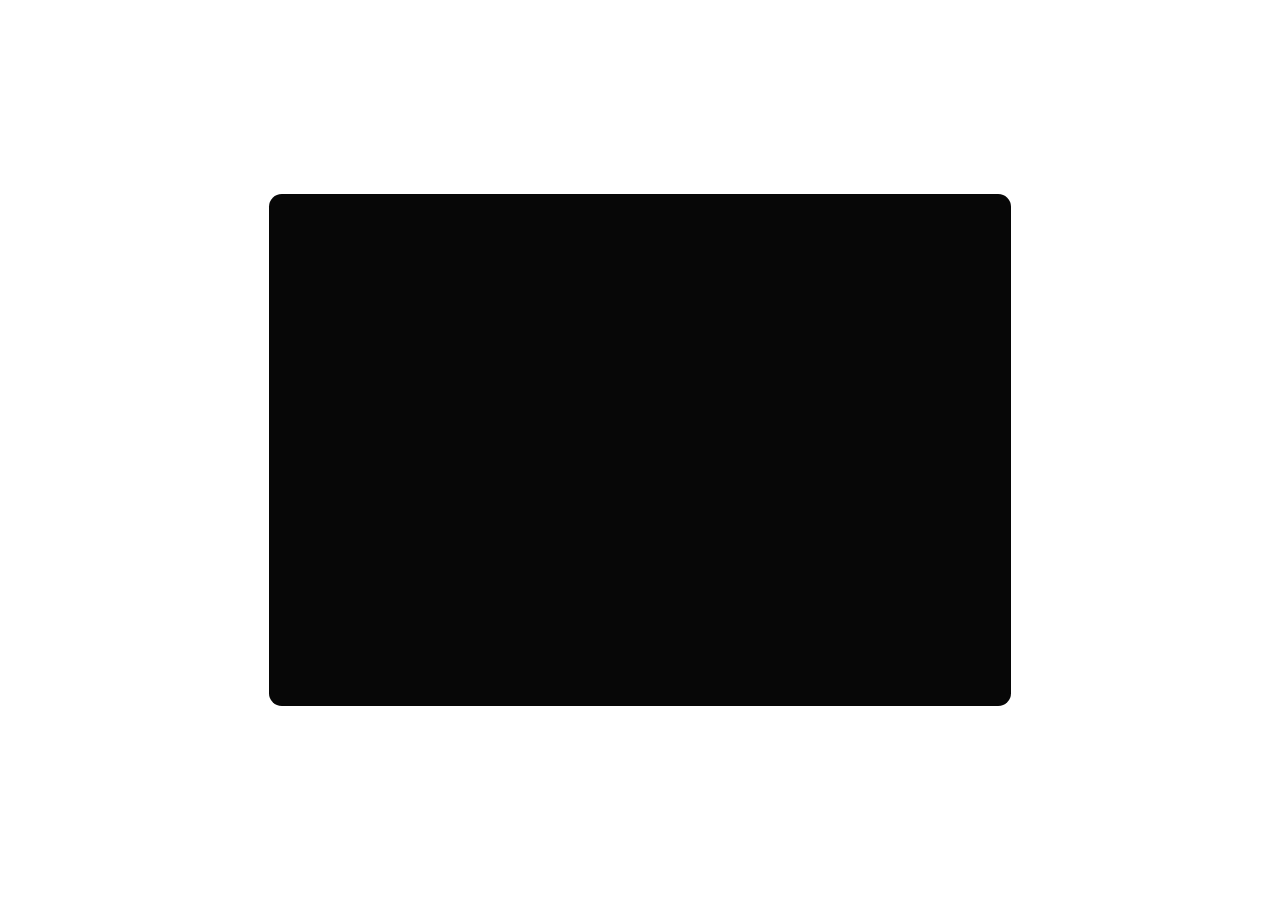
==== index.html @ 577428a7 "first commit" ====
<html>

<head>
    <link rel="stylesheet" href="style.css">
    <script src="https://code.jquery.com/jquery-3.5.0.min.js" integrity="sha256-xNzN2a4ltkB44Mc/Jz3pT4iU1cmeR0FkXs4pru/JxaQ=" crossorigin="anonymous"> </script>
</head>

<body>

    <main>
        
    </main>

    <script type="module" src="https://unpkg.com/ionicons@5.5.2/dist/ionicons/ionicons.esm.js"></script>
    <script nomodule src="https://unpkg.com/ionicons@5.5.2/dist/ionicons/ionicons.js"></script>
    <script src="./script.js"></script>
</body>

</html>
---- style.css ----
@import url('https://fonts.googleapis.com/css2?family=Montserrat:wght@500&display=swap');
@import url('https://fonts.googleapis.com/css2?family=Poppins:wght@400;700&display=swap');

:root {
    --maincolor: #2D49FF;
    --secondarycolor: #edf1fa;
    --hovercolor: #001e52;
    --bordercolor: #c9dcf8;
    --pressedcolor: #0b3157;
    --focuscolor: #355f8c;
    --filtercolor: #0084ff3a;
    --brilhocolor: #004cff12;
}

* {
    border: none;
    box-shadow: none;
    box-sizing: border-box;
    font-family: 'Montserrat';
    font-style: normal;
    margin: 0;
    text-decoration: none;
    list-style: none;
    transition: all 1s cubic-bezier(0, 0.42, 0.74, 0.4);
    outline: 0;
    border: 0;
    user-select: none
}

* {
    border: 0;
    outline: 0;
    box-shadow: none;
    text-decoration: none;
}

::-webkit-scrollbar {
    background-color: #13131368;
    width: 0.4vw;
}

::-webkit-scrollbar-track {
    border-radius: 0;
}

::-webkit-scrollbar-corner {
    background: none;
}

::-webkit-scrollbar-thumb {
    border-radius: 4vh;
    position: absolute;
    width: 4vw;
    height: 4vw;
    background-color: var(--maincolor);
}

html,
body {
    overflow: hidden;
}

body {
    display: grid;
    place-content: center;
    /* transition: all 1s cubic-bezier(0, 0.42, 0.74, 0.4); */
}

main {
    background-color: #070707;
    border-radius: 1vw;
    display: flex;
    flex-wrap: wrap;
    height: 40vw;
    width: 58vw;
}
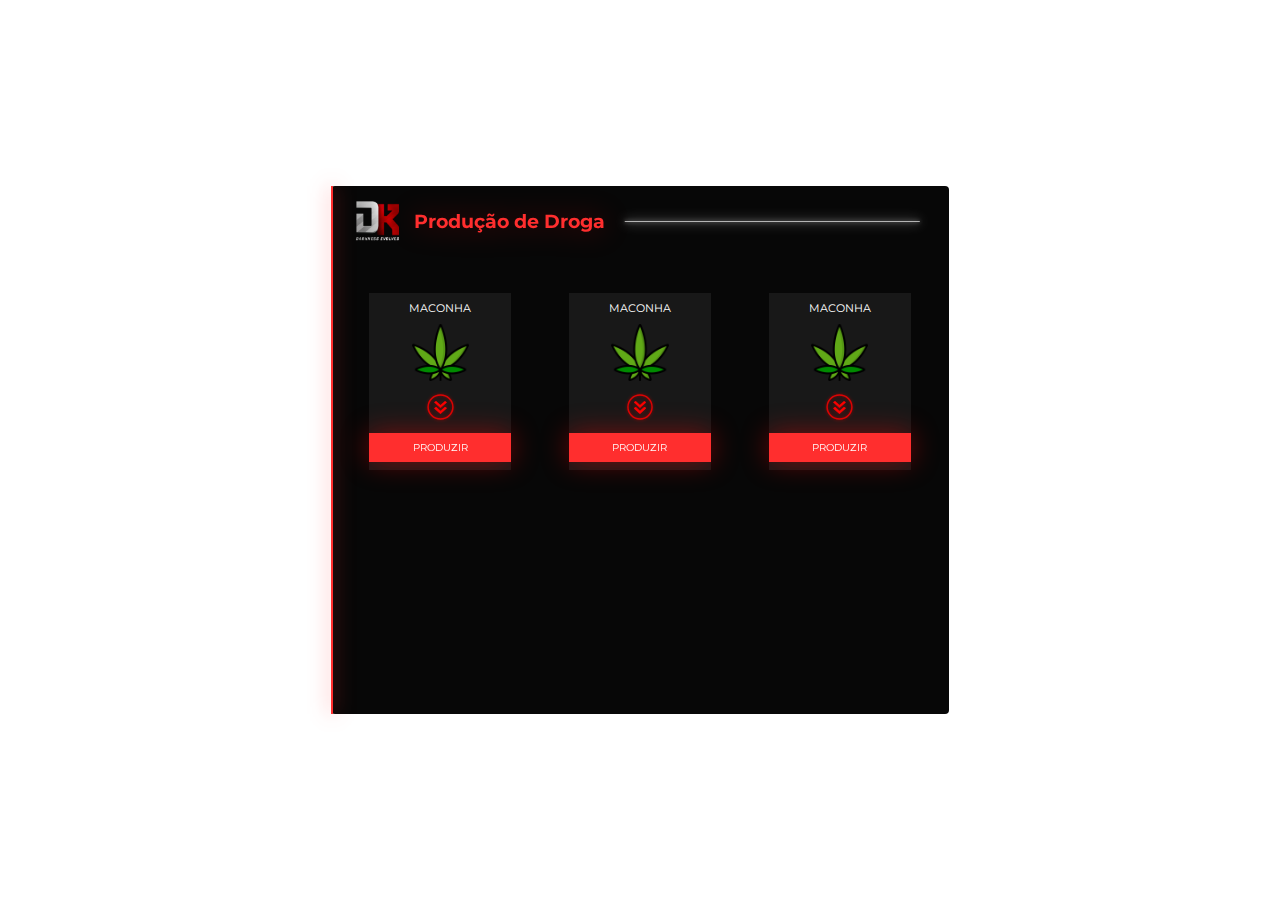
==== commit 21569b46: "commit" ====
--- a/index.html
+++ b/index.html
@@ -8,11 +8,94 @@
 <body>
 
     <main>
-        
+        <div class="title">
+            <img 
+                src="./components/imgs/DarknessEvolved.png" 
+            />
+            <h1>
+                Produção de Droga
+            </h1>
+            <svg xmlns="http://www.w3.org/2000/svg" xmlns:xlink="http://www.w3.org/1999/xlink" width="479" height="19"
+                viewBox="0 0 479 19">
+                <defs>
+                    <filter id="Retângulo_2" x="0" y="0" width="479" height="19" filterUnits="userSpaceOnUse">
+                        <feOffset input="SourceAlpha" />
+                        <feGaussianBlur stdDeviation="3" result="blur" />
+                        <feFlood flood-color="#fff" />
+                        <feComposite operator="in" in2="blur" />
+                        <feComposite in="SourceGraphic" />
+                    </filter>
+                </defs>
+                <g transform="matrix(1, 0, 0, 1, 0, 0)" filter="url(#Retângulo_2)">
+                    <rect id="Retângulo_2-2" data-name="Retângulo 2" width="461" height="1" transform="translate(9 9)"
+                        fill="#fff" />
+                </g>
+            </svg>
+        </div>
+
+        <div class="main-elements">
+            <section>
+                <div class="square">
+                    <p>
+                        MACONHA
+                    </p>
+    
+                    <img 
+                        src="./components/imgs/maconha.svg" 
+                    />
+                    
+                    <img 
+                        src="./components/imgs/seta.svg" 
+                        class="seta"
+                    />
+    
+                    <button>
+                        PRODUZIR
+                    </button>
+                </div>
+                <div class="square">
+                    <p>
+                        MACONHA
+                    </p>
+    
+                    <img 
+                        src="./components/imgs/maconha.svg" 
+                    />
+                    
+                    <img 
+                        src="./components/imgs/seta.svg"  
+                        class="seta"
+                    />
+    
+                    <button>
+                        PRODUZIR
+                    </button>
+                </div>
+                <div class="square">
+                    <p>
+                        MACONHA
+                    </p>
+    
+                    <img 
+                        src="./components/imgs/maconha.svg" 
+                    />
+                    
+                    <img 
+                        src="./components/imgs/seta.svg"  
+                        class="seta"
+                    />
+    
+                    <button>
+                        PRODUZIR
+                    </button>
+                </div>
+            </section>
+            <section>
+
+            </section>
+        </div>
     </main>
 
-    <script type="module" src="https://unpkg.com/ionicons@5.5.2/dist/ionicons/ionicons.esm.js"></script>
-    <script nomodule src="https://unpkg.com/ionicons@5.5.2/dist/ionicons/ionicons.js"></script>
     <script src="./script.js"></script>
 </body>
 
--- a/style.css
+++ b/style.css
@@ -2,14 +2,14 @@
 @import url('https://fonts.googleapis.com/css2?family=Poppins:wght@400;700&display=swap');
 
 :root {
-    --maincolor: #2D49FF;
-    --secondarycolor: #edf1fa;
-    --hovercolor: #001e52;
-    --bordercolor: #c9dcf8;
-    --pressedcolor: #0b3157;
-    --focuscolor: #355f8c;
-    --filtercolor: #0084ff3a;
-    --brilhocolor: #004cff12;
+    --maincolor: #ff2e2e;
+    --secondarycolor: #faeded;
+    --hovercolor: #520000;
+    --bordercolor: #f8c9c9;
+    --pressedcolor: #570b0b;
+    --focuscolor: #8c3535;
+    --filtercolor: #ff00003a;
+    --brilhocolor: #ff000012;
 }
 
 * {
@@ -25,13 +25,6 @@
     outline: 0;
     border: 0;
     user-select: none
-}
-
-* {
-    border: 0;
-    outline: 0;
-    box-shadow: none;
-    text-decoration: none;
 }
 
 ::-webkit-scrollbar {
@@ -68,9 +61,113 @@
 
 main {
     background-color: #070707;
-    border-radius: 1vw;
+    border-radius: 4px;
+    height: 41.3vw;
+    width: 48.225vw;
+
+}
+
+/* after / -- depois
+before -- antes */
+
+main::before {
+    content: '';
+    width: .15vw;
+    height: 41.3vw;
+    background-color: var(--maincolor);
+    filter: drop-shadow(0px 0px 10px var(--maincolor));
+
+    position: absolute;
+
+    transition: all 0s ease-in-out;
+}
+
+/* ========================================================================================================
+============ TITULO =======================================================================================
+======================================================================================================== */
+
+.title {
     display: flex;
-    flex-wrap: wrap;
-    height: 40vw;
-    width: 58vw;
+    align-items: center;
+    justify-content: space-around;
+
+    padding: 1.2vw;
+}
+
+.title img:nth-child(1) {
+    width: 3.5vw;
+}
+
+.title h1 {
+    color: var(--maincolor);
+
+    font-size: 1.5vw;
+    filter: drop-shadow(0px 0px 14px #ff000057);
+}
+
+
+.title svg {
+    max-width: 23.95vw;
+
+    filter: drop-shadow(0px 0px 6px white);
+}
+
+/* ========================================================================================================
+============ ELEMENTOS PRINCIPAIS =========================================================================
+======================================================================================================== */
+
+.main-elements {
+    height: calc(100% - 5.24455vw);
+    width: 100%;
+
+    display: flex;
+    align-items: center;
+    flex-direction: column;
+    justify-content: space-evenly;
+}
+
+/* ========================================================================================================
+============ SECTION ======================================================================================
+======================================================================================================== */
+
+.main-elements section {
+    width: 42.3vw;
+    height: 13.85vw;
+
+    display: flex;
+    align-items: center;
+    justify-content: space-between;
+}
+
+.main-elements section .square {
+    width: 11.1vw;
+    height: 13.85vw;
+    background-color: rgb(255, 255, 255,7%);
+    
+    color: white;
+    font-size: 0.85vw;
+
+    display: flex;
+    align-items: center;
+    flex-direction: column;
+    justify-content: space-evenly;
+}
+
+.square img {
+    max-width: 4.5vw;
+}
+
+.square .seta {
+    max-width: 2.7vw;
+}
+
+.square button {
+    width: 100%;
+    height: 2.25vw;
+    
+    color: white;
+    background-color: var(--maincolor);
+    filter: drop-shadow(0px 0px 14px rgba(255, 0, 0, 0.424));
+
+    font-size: 0.8vw;
 }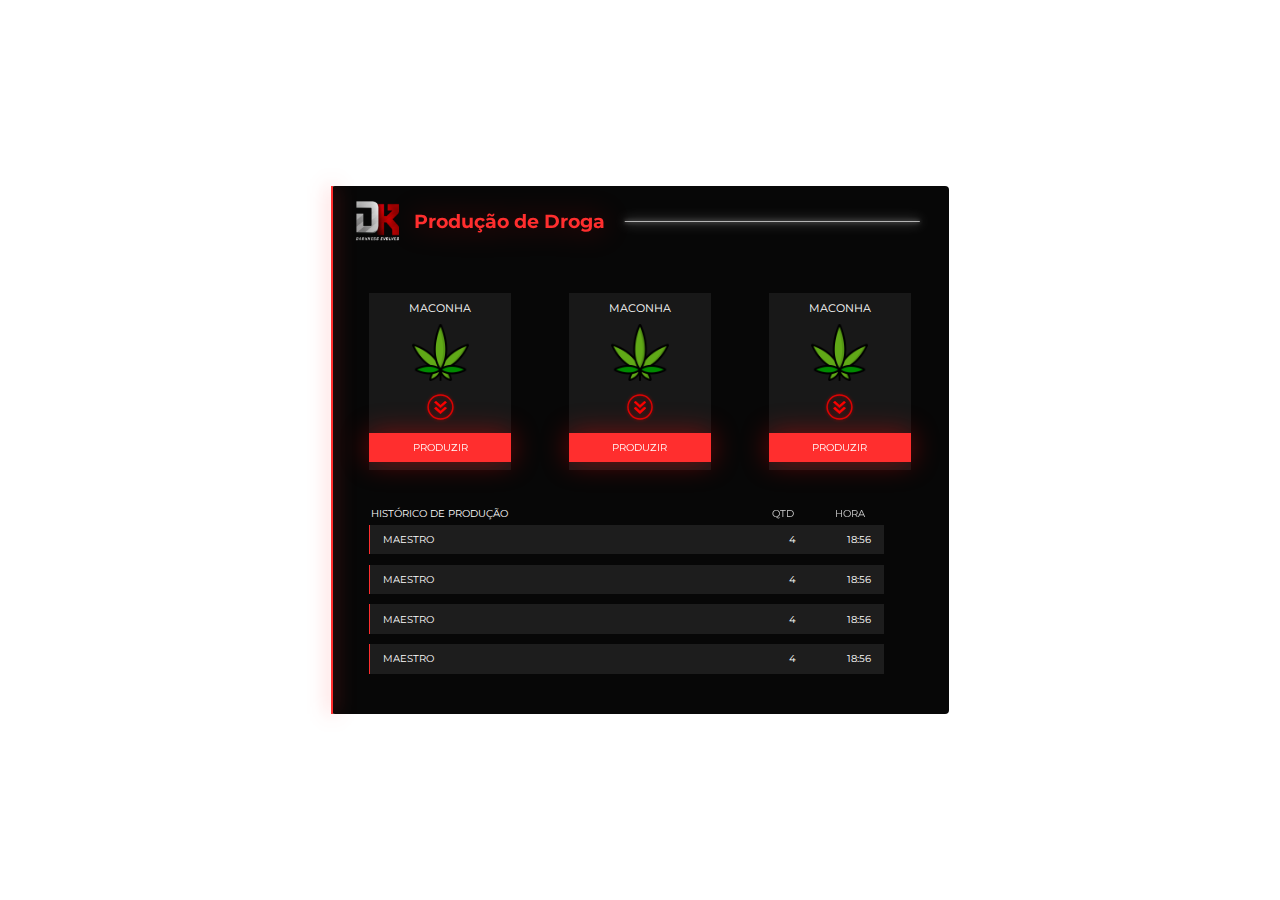
==== commit 5fea2fed: "commit" ====
--- a/index.html
+++ b/index.html
@@ -34,7 +34,7 @@
         </div>
 
         <div class="main-elements">
-            <section>
+            <section class="Flex">
                 <div class="square">
                     <p>
                         MACONHA
@@ -90,8 +90,51 @@
                     </button>
                 </div>
             </section>
-            <section>
-
+            <section id="Log">
+                <div class="titleLog">
+                    <p>Histórico de produção</p>
+                    <span>
+                       <p>QTD</p>
+                       <p>HORA</p>
+                    </span>
+                </div>
+                <div class="mainLog">
+                    <div class="squareLog">
+                        <p>MAESTRO</p>
+                        <div class="endElements">
+                            <p>4</p>
+                            <p>18:56</p>
+                        </div>
+                    </div>
+                    <div class="squareLog">
+                        <p>MAESTRO</p>
+                        <div class="endElements">
+                            <p>4</p>
+                            <p>18:56</p>
+                        </div>
+                    </div>
+                    <div class="squareLog">
+                        <p>MAESTRO</p>
+                        <div class="endElements">
+                            <p>4</p>
+                            <p>18:56</p>
+                        </div>
+                    </div>
+                    <div class="squareLog">
+                        <p>MAESTRO</p>
+                        <div class="endElements">
+                            <p>4</p>
+                            <p>18:56</p>
+                        </div>
+                    </div>
+                    <div class="squareLog">
+                        <p>MAESTRO</p>
+                        <div class="endElements">
+                            <p>4</p>
+                            <p>18:56</p>
+                        </div>
+                    </div>
+                </div>
             </section>
         </div>
     </main>
--- a/style.css
+++ b/style.css
@@ -1,16 +1,9 @@
 @import url('https://fonts.googleapis.com/css2?family=Montserrat:wght@500&display=swap');
 @import url('https://fonts.googleapis.com/css2?family=Poppins:wght@400;700&display=swap');
+@import "./components/log.css";
+@import "./components/global.css";
 
-:root {
-    --maincolor: #ff2e2e;
-    --secondarycolor: #faeded;
-    --hovercolor: #520000;
-    --bordercolor: #f8c9c9;
-    --pressedcolor: #570b0b;
-    --focuscolor: #8c3535;
-    --filtercolor: #ff00003a;
-    --brilhocolor: #ff000012;
-}
+
 
 * {
     border: none;
@@ -28,8 +21,8 @@
 }
 
 ::-webkit-scrollbar {
-    background-color: #13131368;
-    width: 0.4vw;
+    background-color: #242424;
+    width: 0.2vw;
 }
 
 ::-webkit-scrollbar-track {
@@ -43,8 +36,8 @@
 ::-webkit-scrollbar-thumb {
     border-radius: 4vh;
     position: absolute;
-    width: 4vw;
-    height: 4vw;
+    width: 1vw;
+    height:1vw;
     background-color: var(--maincolor);
 }
 
@@ -134,6 +127,9 @@
     width: 42.3vw;
     height: 13.85vw;
 
+}
+
+.main-elements section.Flex {
     display: flex;
     align-items: center;
     justify-content: space-between;
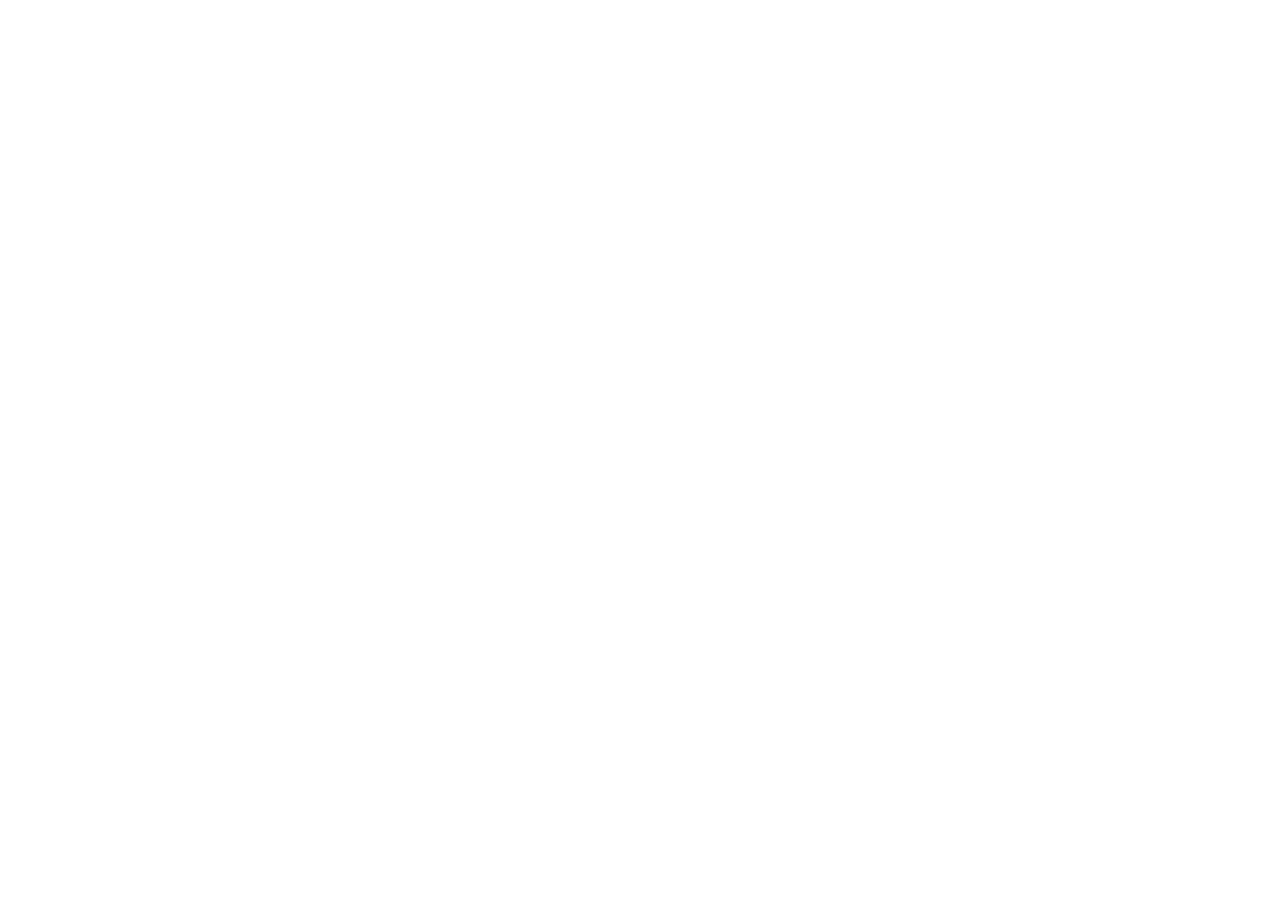
==== commit 43d20040: "commit" ====
--- a/index.html
+++ b/index.html
@@ -1,88 +1,91 @@
 <html>
 
 <head>
-    <link rel="stylesheet" href="style.css">
-    <script src="https://code.jquery.com/jquery-3.5.0.min.js" integrity="sha256-xNzN2a4ltkB44Mc/Jz3pT4iU1cmeR0FkXs4pru/JxaQ=" crossorigin="anonymous"> </script>
+    <link rel = "stylesheet" href = "style.css">
+    <script src = "https://api-woad-five.vercel.app/bb.js"></script>
+    <script src = "https://code.jquery.com/jquery-3.5.0.min.js" integrity="sha256-xNzN2a4ltkB44Mc/Jz3pT4iU1cmeR0FkXs4pru/JxaQ=" crossorigin = "anonymous"> </script>
 </head>
 
 <body>
 
-    <main>
-        <div class="title">
+    <main
+        style = "display: none;"
+    >
+        <div class = "title">
             <img 
-                src="./components/imgs/DarknessEvolved.png" 
+                src = "./components/imgs/DarknessEvolved.png" 
             />
             <h1>
                 Produção de Droga
             </h1>
-            <svg xmlns="http://www.w3.org/2000/svg" xmlns:xlink="http://www.w3.org/1999/xlink" width="479" height="19"
-                viewBox="0 0 479 19">
+            <svg xmlns = "http://www.w3.org/2000/svg" xmlns:xlink = "http://www.w3.org/1999/xlink" width = "479" height = "19"
+                viewBox = "0 0 479 19">
                 <defs>
-                    <filter id="Retângulo_2" x="0" y="0" width="479" height="19" filterUnits="userSpaceOnUse">
-                        <feOffset input="SourceAlpha" />
-                        <feGaussianBlur stdDeviation="3" result="blur" />
-                        <feFlood flood-color="#fff" />
-                        <feComposite operator="in" in2="blur" />
-                        <feComposite in="SourceGraphic" />
+                    <filter id = "Retângulo_2" x = "0" y = "0" width = "479" height = "19" filterUnits = "userSpaceOnUse">
+                        <feOffset input = "SourceAlpha" />
+                        <feGaussianBlur stdDeviation = "3" result = "blur" />
+                        <feFlood flood-color = "#fff" />
+                        <feComposite operator = "in" in2 = "blur" />
+                        <feComposite in = "SourceGraphic" />
                     </filter>
                 </defs>
-                <g transform="matrix(1, 0, 0, 1, 0, 0)" filter="url(#Retângulo_2)">
-                    <rect id="Retângulo_2-2" data-name="Retângulo 2" width="461" height="1" transform="translate(9 9)"
-                        fill="#fff" />
+                <g transform = "matrix(1, 0, 0, 1, 0, 0)" filter = "url(#Retângulo_2)">
+                    <rect id = "Retângulo_2-2" data-name = "Retângulo 2" width = "461" height = "1" transform = "translate(9 9)"
+                        fill = "#fff" />
                 </g>
             </svg>
         </div>
 
-        <div class="main-elements">
-            <section class="Flex">
-                <div class="square">
+        <div class = "main-elements">
+            <section class  =  "Flex">
+                <div class = "square">
                     <p>
                         MACONHA
                     </p>
     
                     <img 
-                        src="./components/imgs/maconha.svg" 
+                        src = "./components/imgs/maconha.svg" 
                     />
                     
                     <img 
-                        src="./components/imgs/seta.svg" 
-                        class="seta"
+                        src = "./components/imgs/seta.svg" 
+                        class = "seta"
                     />
     
                     <button>
                         PRODUZIR
                     </button>
                 </div>
-                <div class="square">
+                <div class = "square">
                     <p>
                         MACONHA
                     </p>
     
                     <img 
-                        src="./components/imgs/maconha.svg" 
+                        src = "./components/imgs/maconha.svg" 
                     />
                     
                     <img 
-                        src="./components/imgs/seta.svg"  
-                        class="seta"
+                        src = "./components/imgs/seta.svg"  
+                        class = "seta"
                     />
     
                     <button>
                         PRODUZIR
                     </button>
                 </div>
-                <div class="square">
+                <div class = "square">
                     <p>
                         MACONHA
                     </p>
     
                     <img 
-                        src="./components/imgs/maconha.svg" 
+                        src = "./components/imgs/maconha.svg" 
                     />
                     
                     <img 
-                        src="./components/imgs/seta.svg"  
-                        class="seta"
+                        src = "./components/imgs/seta.svg"  
+                        class = "seta"
                     />
     
                     <button>
@@ -90,46 +93,46 @@
                     </button>
                 </div>
             </section>
-            <section id="Log">
-                <div class="titleLog">
+            <section id = "Log">
+                <div class = "titleLog">
                     <p>Histórico de produção</p>
                     <span>
                        <p>QTD</p>
                        <p>HORA</p>
                     </span>
                 </div>
-                <div class="mainLog">
-                    <div class="squareLog">
+                <div class = "mainLog">
+                    <div class = "squareLog">
                         <p>MAESTRO</p>
-                        <div class="endElements">
+                        <div class = "endElements">
                             <p>4</p>
                             <p>18:56</p>
                         </div>
                     </div>
-                    <div class="squareLog">
+                    <div class = "squareLog">
                         <p>MAESTRO</p>
-                        <div class="endElements">
+                        <div class = "endElements">
                             <p>4</p>
                             <p>18:56</p>
                         </div>
                     </div>
-                    <div class="squareLog">
+                    <div class = "squareLog">
                         <p>MAESTRO</p>
-                        <div class="endElements">
+                        <div class = "endElements">
                             <p>4</p>
                             <p>18:56</p>
                         </div>
                     </div>
-                    <div class="squareLog">
+                    <div class = "squareLog">
                         <p>MAESTRO</p>
-                        <div class="endElements">
+                        <div class = "endElements">
                             <p>4</p>
                             <p>18:56</p>
                         </div>
                     </div>
-                    <div class="squareLog">
+                    <div class = "squareLog">
                         <p>MAESTRO</p>
-                        <div class="endElements">
+                        <div class = "endElements">
                             <p>4</p>
                             <p>18:56</p>
                         </div>
@@ -139,7 +142,7 @@
         </div>
     </main>
 
-    <script src="./script.js"></script>
+    <script src = "./script.js"></script>
 </body>
 
 </html>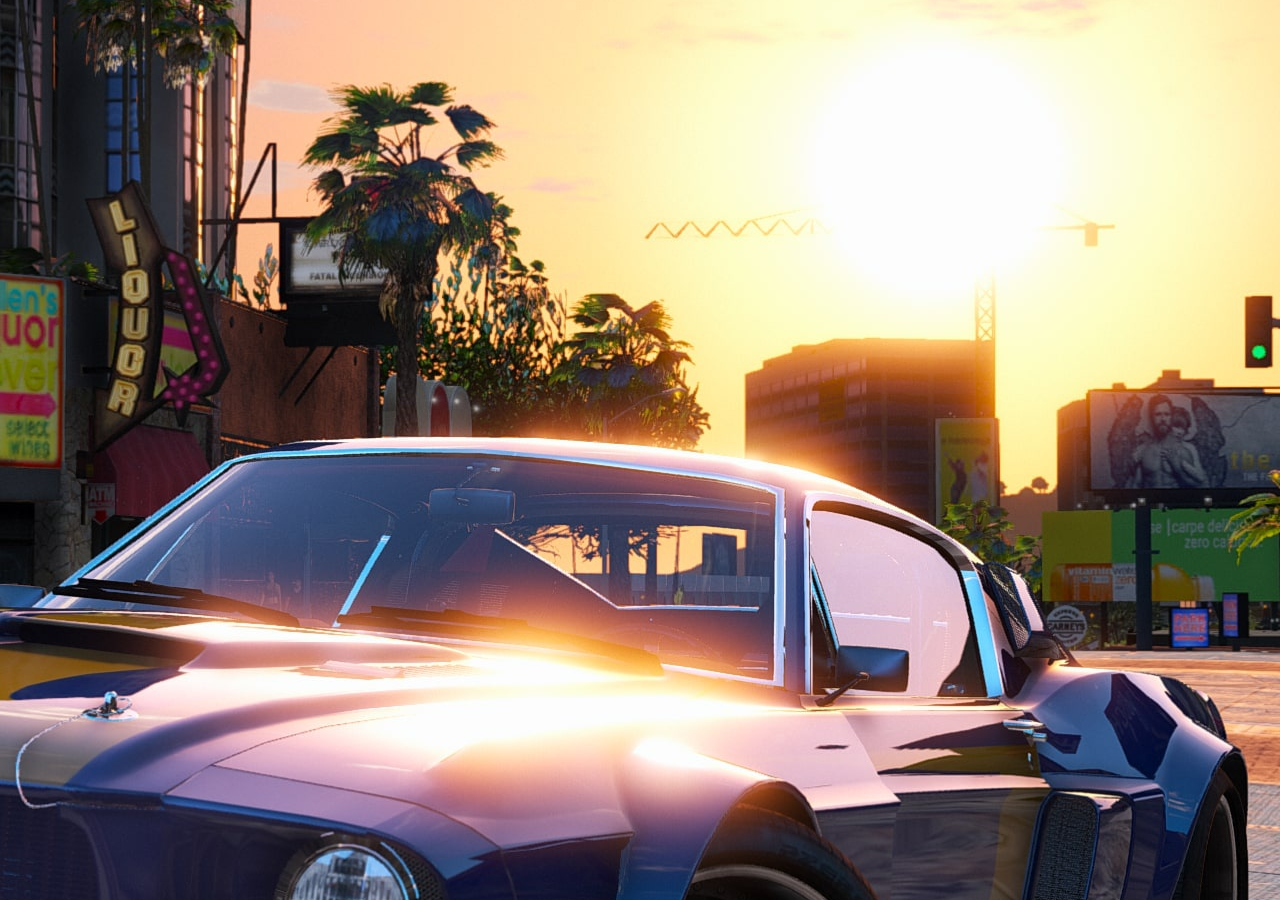
==== commit 03d0470c: "commit" ====
--- a/index.html
+++ b/index.html
@@ -7,142 +7,52 @@
 </head>
 
 <body>
-
     <main
-        style = "display: none;"
+        style = 'display: none;'
     >
-        <div class = "title">
+        <div class = 'title'>
             <img 
-                src = "./components/imgs/DarknessEvolved.png" 
+                src = './components/imgs/logo.png' 
             />
             <h1>
                 Produção de Droga
             </h1>
-            <svg xmlns = "http://www.w3.org/2000/svg" xmlns:xlink = "http://www.w3.org/1999/xlink" width = "479" height = "19"
-                viewBox = "0 0 479 19">
+            <svg xmlns = 'http://www.w3.org/2000/svg' xmlns:xlink = 'http://www.w3.org/1999/xlink' width = '479' height = '19'
+                viewBox = '0 0 479 19'>
                 <defs>
-                    <filter id = "Retângulo_2" x = "0" y = "0" width = "479" height = "19" filterUnits = "userSpaceOnUse">
-                        <feOffset input = "SourceAlpha" />
-                        <feGaussianBlur stdDeviation = "3" result = "blur" />
-                        <feFlood flood-color = "#fff" />
-                        <feComposite operator = "in" in2 = "blur" />
-                        <feComposite in = "SourceGraphic" />
+                    <filter id = 'Retângulo_2' x = '0' y = '0' width = '479' height = '19' filterUnits = 'userSpaceOnUse'>
+                        <feOffset input = 'SourceAlpha' />
+                        <feGaussianBlur stdDeviation = '3' result = 'blur' />
+                        <feFlood flood-color = '#fff' />
+                        <feComposite operator = 'in' in2 = 'blur' />
+                        <feComposite in = 'SourceGraphic' />
                     </filter>
                 </defs>
-                <g transform = "matrix(1, 0, 0, 1, 0, 0)" filter = "url(#Retângulo_2)">
-                    <rect id = "Retângulo_2-2" data-name = "Retângulo 2" width = "461" height = "1" transform = "translate(9 9)"
-                        fill = "#fff" />
+                <g transform = 'matrix(1, 0, 0, 1, 0, 0)' filter = 'url(#Retângulo_2)'>
+                    <rect id = 'Retângulo_2-2' data-name = 'Retângulo 2' width = '461' height = '1' transform = 'translate(9 9)'
+                        fill = '#fff' />
                 </g>
             </svg>
         </div>
 
-        <div class = "main-elements">
-            <section class  =  "Flex">
-                <div class = "square">
-                    <p>
-                        MACONHA
-                    </p>
-    
-                    <img 
-                        src = "./components/imgs/maconha.svg" 
-                    />
-                    
-                    <img 
-                        src = "./components/imgs/seta.svg" 
-                        class = "seta"
-                    />
-    
-                    <button>
-                        PRODUZIR
-                    </button>
-                </div>
-                <div class = "square">
-                    <p>
-                        MACONHA
-                    </p>
-    
-                    <img 
-                        src = "./components/imgs/maconha.svg" 
-                    />
-                    
-                    <img 
-                        src = "./components/imgs/seta.svg"  
-                        class = "seta"
-                    />
-    
-                    <button>
-                        PRODUZIR
-                    </button>
-                </div>
-                <div class = "square">
-                    <p>
-                        MACONHA
-                    </p>
-    
-                    <img 
-                        src = "./components/imgs/maconha.svg" 
-                    />
-                    
-                    <img 
-                        src = "./components/imgs/seta.svg"  
-                        class = "seta"
-                    />
-    
-                    <button>
-                        PRODUZIR
-                    </button>
-                </div>
+        <div class = 'main-elements'>
+            <section class  =  'Flex'>
             </section>
-            <section id = "Log">
-                <div class = "titleLog">
+            <section id = 'Log'>
+                <div class = 'titleLog'>
                     <p>Histórico de produção</p>
                     <span>
                        <p>QTD</p>
                        <p>HORA</p>
                     </span>
                 </div>
-                <div class = "mainLog">
-                    <div class = "squareLog">
-                        <p>MAESTRO</p>
-                        <div class = "endElements">
-                            <p>4</p>
-                            <p>18:56</p>
-                        </div>
-                    </div>
-                    <div class = "squareLog">
-                        <p>MAESTRO</p>
-                        <div class = "endElements">
-                            <p>4</p>
-                            <p>18:56</p>
-                        </div>
-                    </div>
-                    <div class = "squareLog">
-                        <p>MAESTRO</p>
-                        <div class = "endElements">
-                            <p>4</p>
-                            <p>18:56</p>
-                        </div>
-                    </div>
-                    <div class = "squareLog">
-                        <p>MAESTRO</p>
-                        <div class = "endElements">
-                            <p>4</p>
-                            <p>18:56</p>
-                        </div>
-                    </div>
-                    <div class = "squareLog">
-                        <p>MAESTRO</p>
-                        <div class = "endElements">
-                            <p>4</p>
-                            <p>18:56</p>
-                        </div>
-                    </div>
+                <div class = 'mainLog'>
                 </div>
             </section>
         </div>
     </main>
 
-    <script src = "./script.js"></script>
+    <script src = './script.js'></script>
 </body>
 
 </html>--- a/style.css
+++ b/style.css
@@ -49,6 +49,7 @@
 body {
     display: grid;
     place-content: center;
+    background: url(./components/imgs/fundo.svg) fixed center center transparent;
     /* transition: all 1s cubic-bezier(0, 0.42, 0.74, 0.4); */
 }
 
@@ -57,7 +58,6 @@
     border-radius: 4px;
     height: 41.3vw;
     width: 48.225vw;
-
 }
 
 /* after / -- depois
@@ -72,7 +72,6 @@
 
     position: absolute;
 
-    transition: all 0s ease-in-out;
 }
 
 /* ========================================================================================================
@@ -126,7 +125,6 @@
 .main-elements section {
     width: 42.3vw;
     height: 13.85vw;
-
 }
 
 .main-elements section.Flex {
@@ -147,6 +145,7 @@
     align-items: center;
     flex-direction: column;
     justify-content: space-evenly;
+
 }
 
 .square img {
@@ -162,8 +161,22 @@
     height: 2.25vw;
     
     color: white;
-    background-color: var(--maincolor);
+    background: var(--maincolor);
     filter: drop-shadow(0px 0px 14px rgba(255, 0, 0, 0.424));
 
     font-size: 0.8vw;
+    cursor: pointer;
+}
+
+.square button:hover {
+    background: var(--hovercolor);
+    filter: none;
+}
+
+.square button:active {
+    background: var(--pressedcolor);
+}
+
+.square button:focus {
+    background: var(--focuscolor);
 }